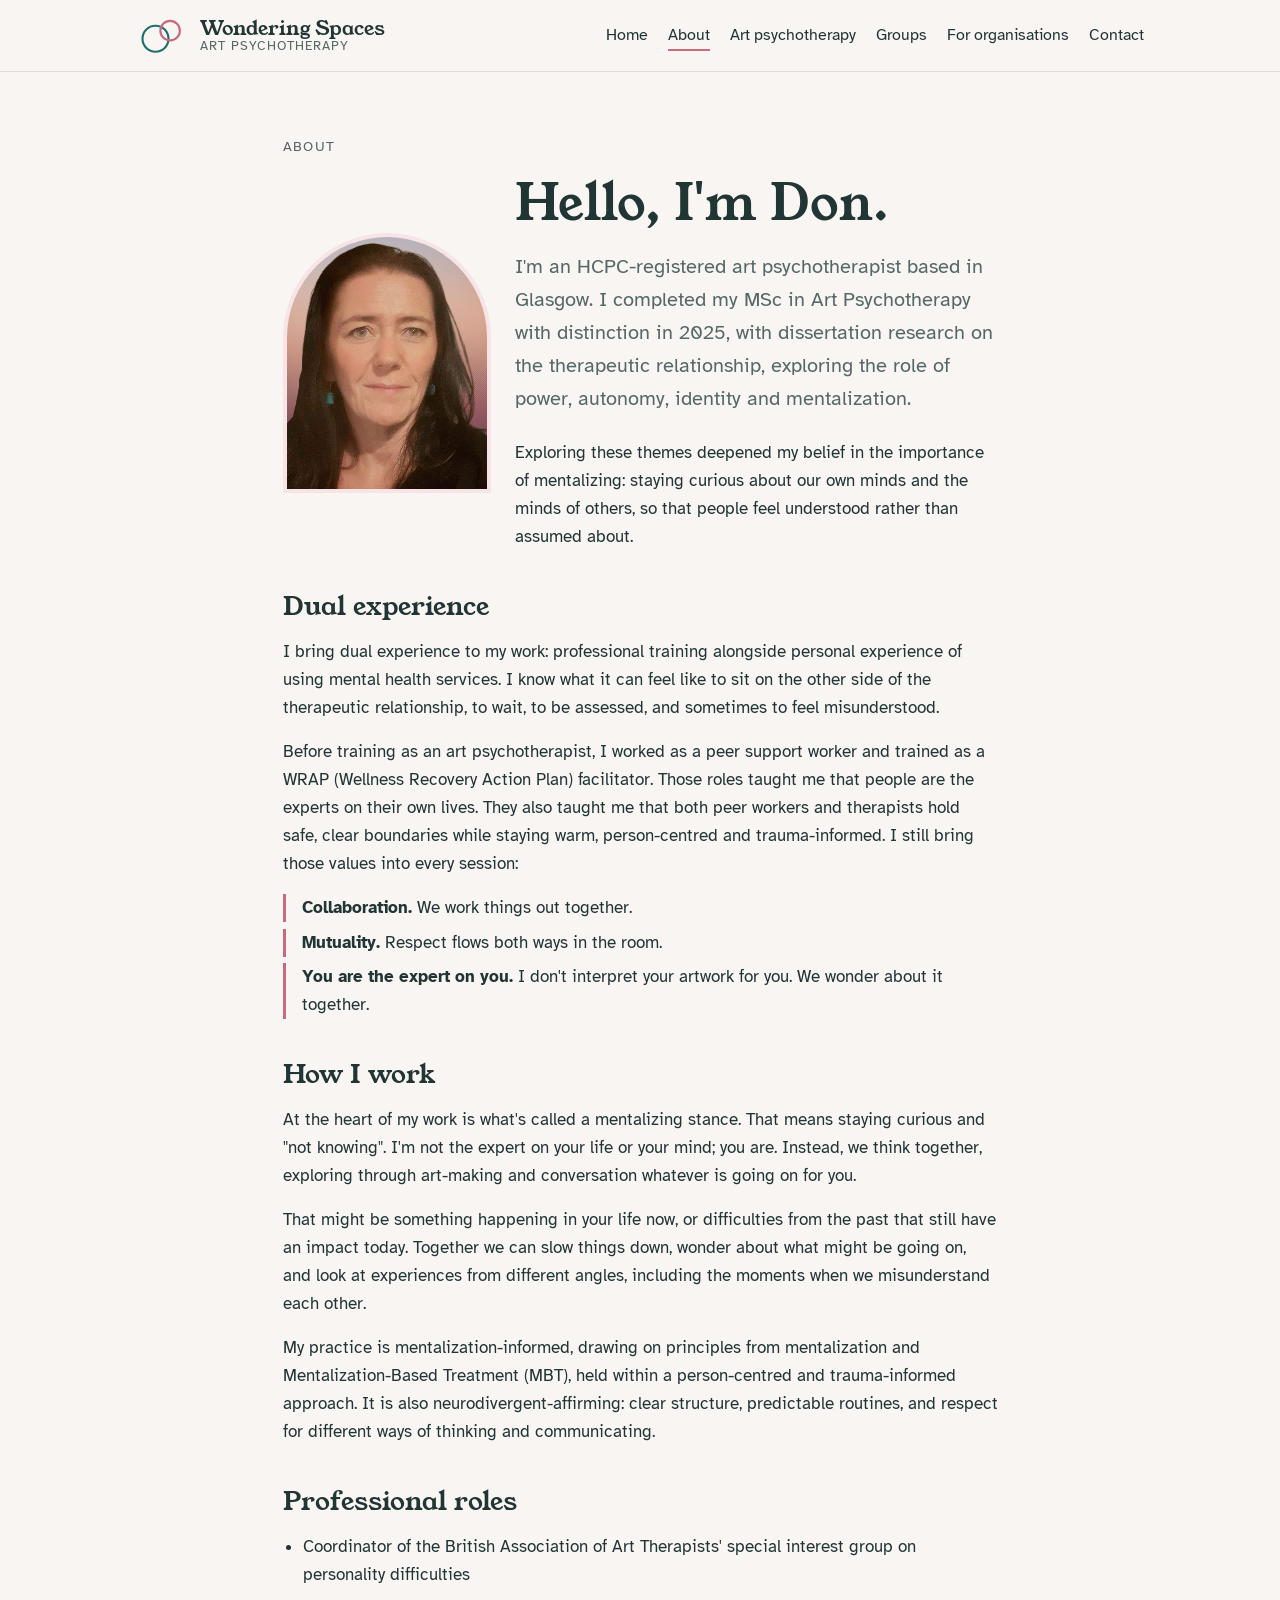
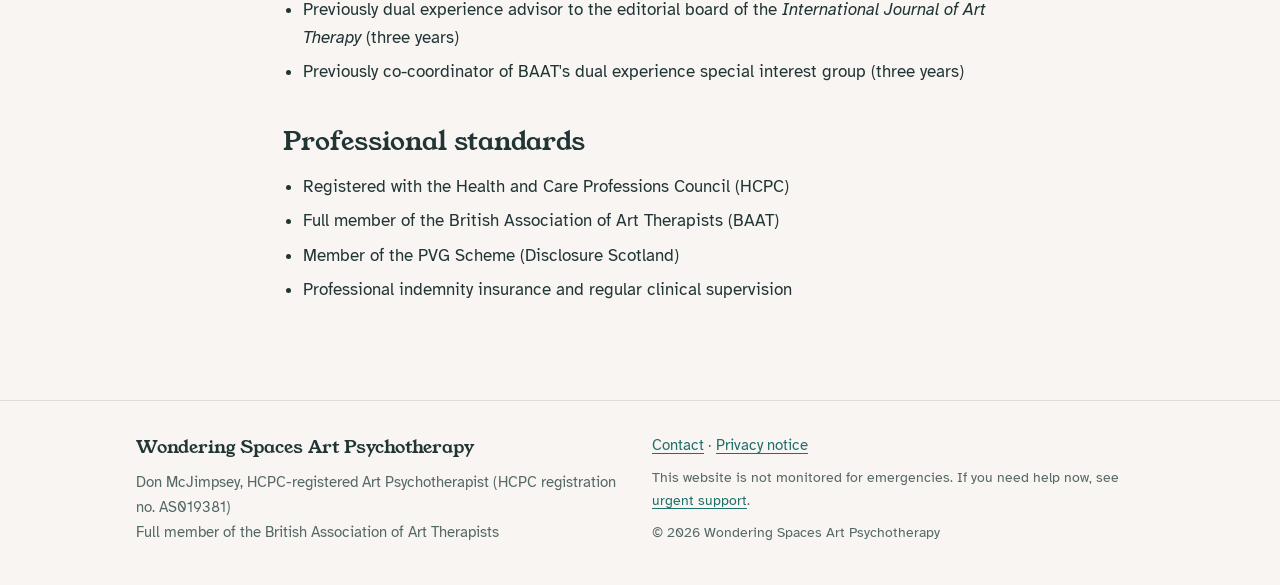
==== about.html @ 34ee5b7b "Add files via upload" ====
<!DOCTYPE html>
<html lang="en-GB">
<head>
<meta charset="utf-8">
<meta name="viewport" content="width=device-width, initial-scale=1">
<title>About Don | Wondering Spaces</title>
<meta name="description" content="About Don, HCPC-registered art psychotherapist in Glasgow, bringing dual experience to her practice.">
<link rel="stylesheet" href="style.css">
</head>
<body>
<a class="skip" href="#main">Skip to content</a>
<header class="site-header">
  <div class="wrap header-inner">
    <a class="brand" href="index.html"><svg class="mark" viewBox="0 0 64 48" aria-hidden="true" focusable="false">
<circle cx="24" cy="28" r="16" class="mark-a" fill="none" stroke-width="2.6"/>
<circle cx="42" cy="18" r="12" class="mark-b" fill="none" stroke-width="2.6"/></svg><span>Wondering Spaces<small>Art Psychotherapy</small></span></a>
    <nav aria-label="Main"><ul>
<li><a href="index.html">Home</a></li>
<li><a href="about.html" aria-current="page">About</a></li>
<li><a href="art-psychotherapy.html">Art psychotherapy</a></li>
<li><a href="groups.html">Groups</a></li>
<li><a href="organisations.html">For organisations</a></li>
<li><a href="contact.html">Contact</a></li>
    </ul></nav>
  </div>
</header>
<main id="main">
<section class="wrap section prose">
  <p class="eyebrow">About</p>
  <div class="about-intro">
    <figure class="portrait"><img src="images/portrait.jpg" alt="Don McJimpsey, art psychotherapist, with long dark hair and teal earrings"></figure>
    <div class="about-text">
      <h1>Hello, I'm Don.</h1>
      <p class="lede">I'm an HCPC-registered art psychotherapist based in Glasgow. I completed my MSc in Art Psychotherapy with distinction in 2025, with dissertation research on the therapeutic relationship, exploring the role of power, autonomy, identity and mentalization.</p>
      <p>Exploring these themes deepened my belief in the importance of mentalizing: staying curious about our own minds and the minds of others, so that people feel understood rather than assumed about.</p>
    </div>
  </div>

  <h2>Dual experience</h2>
  <p>I bring dual experience to my work: professional training alongside personal experience of using mental health services. I know what it can feel like to sit on the other side of the therapeutic relationship, to wait, to be assessed, and sometimes to feel misunderstood.</p>
  <p>Before training as an art psychotherapist, I worked as a peer support worker and trained as a WRAP (Wellness Recovery Action Plan) facilitator. Those roles taught me that people are the experts on their own lives. They also taught me that both peer workers and therapists hold safe, clear boundaries while staying warm, person-centred and trauma-informed. I still bring those values into every session:</p>
  <ul class="values">
    <li><strong>Collaboration.</strong> We work things out together.</li>
    <li><strong>Mutuality.</strong> Respect flows both ways in the room.</li>
    <li><strong>You are the expert on you.</strong> I don't interpret your artwork for you. We wonder about it together.</li>
  </ul>

  <h2>How I work</h2>
  <p>At the heart of my work is what's called a mentalizing stance. That means staying curious and "not knowing". I'm not the expert on your life or your mind; you are. Instead, we think together, exploring through art-making and conversation whatever is going on for you.</p>
  <p>That might be something happening in your life now, or difficulties from the past that still have an impact today. Together we can slow things down, wonder about what might be going on, and look at experiences from different angles, including the moments when we misunderstand each other.</p>
  <p>My practice is mentalization-informed, drawing on principles from mentalization and Mentalization-Based Treatment (MBT), held within a person-centred and trauma-informed approach. It is also neurodivergent-affirming: clear structure, predictable routines, and respect for different ways of thinking and communicating.</p>

  <h2>Professional roles</h2>
  <ul>
    <li>Coordinator of the British Association of Art Therapists' special interest group on personality difficulties</li>
    <li>Previously dual experience advisor to the editorial board of the <em>International Journal of Art Therapy</em> (three years)</li>
    <li>Previously co-coordinator of BAAT's dual experience special interest group (three years)</li>
  </ul>

  <h2>Professional standards</h2>
  <ul>
    <li>Registered with the Health and Care Professions Council (HCPC)</li>
    <li>Full member of the British Association of Art Therapists (BAAT)</li>
    <li>Member of the PVG Scheme (Disclosure Scotland)</li>
    <li>Professional indemnity insurance and regular clinical supervision</li>
  </ul>
</section>

</main>
<footer class="site-footer">
  <div class="wrap footer-inner">
    <div>
      <p class="footer-name">Wondering Spaces Art Psychotherapy</p>
      <p>Don McJimpsey, HCPC-registered Art Psychotherapist (HCPC registration no. AS019381)<br>Full member of the British Association of Art Therapists</p>
    </div>
    <div>
      <p><a href="contact.html">Contact</a> · <a href="privacy.html">Privacy notice</a></p>
      <p class="small">This website is not monitored for emergencies. If you need help now, see <a href="contact.html#urgent">urgent support</a>.</p>
      <p class="small">© 2026 Wondering Spaces Art Psychotherapy</p>
    </div>
  </div>
</footer>
</body>
</html>
---- style.css ----
/* Wondering Spaces Art Psychotherapy
   Layout: calm single column for reading, with a soft "studio wall" band;
   two overlapping circles (you, the other, and the image between) as the mark. */

/* Fonts stored with the site (SIL Open Font License) */
@font-face { font-family: "Young Serif"; src: url("fonts/young-serif-latin-400-normal.woff2") format("woff2"); font-weight: 400; font-style: normal; font-display: swap; }
@font-face { font-family: "Atkinson Hyperlegible"; src: url("fonts/atkinson-hyperlegible-latin-400-normal.woff2") format("woff2"); font-weight: 400; font-style: normal; font-display: swap; }
@font-face { font-family: "Atkinson Hyperlegible"; src: url("fonts/atkinson-hyperlegible-latin-400-italic.woff2") format("woff2"); font-weight: 400; font-style: italic; font-display: swap; }
@font-face { font-family: "Atkinson Hyperlegible"; src: url("fonts/atkinson-hyperlegible-latin-700-normal.woff2") format("woff2"); font-weight: 700; font-style: normal; font-display: swap; }

:root {
  --paper: #f8f5f3;        /* warm off-white with a hint of rose */
  --surface: #ffffff;
  --ink: #213535;          /* deep jade-black */
  --muted: #546865;
  --line: #e3d9d6;
  --accent: #1f6f6a;       /* jade/teal */
  --wash: #e6f1ec;         /* soft jade wash for the band */
  --overlap: #c96b7e;      /* warm rose: the shared space between */
  --blush: #f7e4e6;

  --display: "Young Serif", Georgia, "Times New Roman", serif;
  --body: "Atkinson Hyperlegible", "Segoe UI", system-ui, sans-serif;

  --step-0: 1.0625rem;
  --step-1: 1.25rem;
  --step-2: 1.6rem;
  --step-3: clamp(2rem, 1.4rem + 2.6vw, 3.1rem);
  --measure: 65ch;
  --gutter: clamp(16px, 4vw, 40px);
  color-scheme: light;
}

@media (prefers-color-scheme: dark) {
  :root {
    --paper: #151d1c;
    --surface: #1d2827;
    --ink: #ebf1ee;
    --muted: #adc0bb;
    --line: #34413f;
    --accent: #7cc7bd;
    --wash: #1a2b28;
    --overlap: #e391a2;
    --blush: #2b1f22;
    color-scheme: dark;
  }
}

*, *::before, *::after { box-sizing: border-box; }

html { -webkit-text-size-adjust: 100%; }

body {
  margin: 0;
  background: var(--paper);
  color: var(--ink);
  font-family: var(--body);
  font-size: var(--step-0);
  line-height: 1.65;
}

img { max-width: 100%; height: auto; }

a { color: var(--accent); text-underline-offset: 3px; text-decoration-thickness: 1px; }
a:hover { text-decoration-thickness: 2px; }
:focus-visible { outline: 3px solid var(--overlap); outline-offset: 3px; border-radius: 2px; }

h1, h2, h3 {
  font-family: var(--display);
  font-weight: 400;
  line-height: 1.2;
  text-wrap: balance;
  margin: 0;
}
h1 { font-size: var(--step-3); }
h2 { font-size: var(--step-2); }
h3 { font-size: var(--step-1); }

.wrap {
  width: 100%;
  max-width: 68rem;
  margin-inline: auto;
  padding-inline: var(--gutter);
}

.skip {
  position: absolute; left: -999px; top: 0;
  background: var(--ink); color: var(--paper); padding: 0.5rem 1rem;
}
.skip:focus { left: 1rem; top: 1rem; z-index: 10; }

/* Header */
.site-header { border-bottom: 1px solid var(--line); background: var(--paper); }
.header-inner {
  display: flex; flex-wrap: wrap; align-items: center;
  justify-content: space-between; gap: 0.75rem 2rem;
  padding-block: 1rem;
}
.brand {
  display: flex; align-items: center; gap: 0.75rem;
  color: var(--ink); text-decoration: none;
  font-family: var(--display); font-size: 1.25rem; line-height: 1.1;
}
.brand small {
  display: block; font-family: var(--body); font-size: 0.8rem;
  letter-spacing: 0.08em; text-transform: uppercase; color: var(--muted);
}
.mark { width: 52px; height: auto; color: var(--accent); flex: none; }
.mark-fill { fill: var(--overlap); }

nav ul {
  list-style: none; margin: 0; padding: 0;
  display: flex; flex-wrap: wrap; gap: 0.25rem 1.25rem;
}
nav a {
  color: var(--ink); text-decoration: none; font-size: 0.98rem;
  padding-block: 0.25rem; border-bottom: 2px solid transparent;
}
nav a:hover { border-bottom-color: var(--line); }
nav a[aria-current="page"] { border-bottom-color: var(--overlap); }

/* Hero */
.hero { padding-block: clamp(3rem, 8vw, 6rem) clamp(2.5rem, 6vw, 4rem); }
.hero-inner { display: grid; gap: 1.25rem; }
.hero h1 { font-size: clamp(2.4rem, 1.6rem + 3.6vw, 4rem); max-width: 14ch; }

.eyebrow {
  margin: 0; font-size: 0.85rem; letter-spacing: 0.1em;
  text-transform: uppercase; color: var(--muted);
}
.lede { font-size: var(--step-1); color: var(--muted); max-width: 52ch; margin: 0; }

.actions { display: flex; flex-wrap: wrap; gap: 0.75rem; margin-top: 0.5rem; }
.btn {
  display: inline-block; padding: 0.7rem 1.2rem; border-radius: 999px;
  background: var(--accent); color: var(--paper); text-decoration: none;
  font-weight: 700; border: 2px solid var(--accent);
}
.btn:hover { text-decoration: none; filter: brightness(1.08); }
.btn-quiet { background: transparent; color: var(--accent); }

/* Sections */
.section { padding-block: clamp(2.5rem, 6vw, 4rem); display: grid; gap: 1.5rem; }

.grid { display: grid; gap: 1.25rem; }
.grid.three { grid-template-columns: repeat(auto-fit, minmax(min(100%, 16rem), 1fr)); }

.panel {
  background: var(--surface); border: 1px solid var(--line);
  border-radius: 10px; padding: 1.4rem;
  display: grid; gap: 0.6rem; align-content: start; min-width: 0;
}
.panel p { margin: 0; color: var(--muted); }
.panel ul { margin: 0; padding-left: 1.2rem; }

.band { background: var(--wash); border-block: 1px solid var(--line); }
.band-inner {
  padding-block: clamp(2.5rem, 6vw, 4rem);
  display: grid; gap: 2rem;
  grid-template-columns: repeat(auto-fit, minmax(min(100%, 20rem), 1fr));
  align-items: start;
}
.band-inner > div { display: grid; gap: 1rem; min-width: 0; }
.band-inner p { margin: 0; max-width: var(--measure); }

.creds { list-style: none; margin: 0; padding: 0; display: grid; gap: 0.6rem; }
.creds li {
  padding: 0.75rem 1rem; background: var(--surface);
  border: 1px solid var(--line); border-radius: 8px;
}

/* Long-form pages */
.prose { max-width: calc(var(--measure) + 2 * var(--gutter)); gap: 1rem; }
.prose > p, .prose li { max-width: var(--measure); }
.prose p { margin: 0; }
.prose h2 { margin-top: 1.5rem; }
.prose ul, .prose ol { margin: 0; padding-left: 1.3rem; display: grid; gap: 0.4rem; }
.prose .lede { margin-bottom: 0.5rem; }

.cols { columns: 2 16rem; column-gap: 2rem; display: block !important; }
.cols li { break-inside: avoid; margin-bottom: 0.4rem; }

.values { list-style: none; padding-left: 0 !important; }
.values li { padding-left: 1rem; border-left: 3px solid var(--overlap); }

.tag {
  justify-self: start; font-size: 0.85rem; letter-spacing: 0.06em;
  text-transform: uppercase; color: var(--accent); margin-top: -0.4rem !important;
}

.note {
  background: var(--surface); border: 1px solid var(--line);
  border-radius: 10px; padding: 1.4rem; display: grid; gap: 0.75rem;
  margin-block: 0.5rem;
}
.note h2 { margin-top: 0; font-size: var(--step-1); }
.note.urgent { border-color: var(--overlap); }

.facts { margin: 0; display: grid; border-top: 1px solid var(--line); }
.facts > div {
  display: grid; grid-template-columns: minmax(7rem, 11rem) 1fr; gap: 1rem;
  padding-block: 0.7rem; border-bottom: 1px solid var(--line);
}
.facts dt { font-weight: 700; }
.facts dd { margin: 0; min-width: 0; overflow-wrap: anywhere; }
@media (max-width: 30rem) { .facts > div { grid-template-columns: 1fr; gap: 0.2rem; } }

.split { display: grid; gap: 1.25rem; grid-template-columns: repeat(auto-fit, minmax(min(100%, 16rem), 1fr)); }

.cta-line { margin-top: 1rem !important; font-size: var(--step-1); }

/* Footer */
.site-footer { border-top: 1px solid var(--line); margin-top: 2rem; }
.footer-inner {
  padding-block: 2rem; display: grid; gap: 1.5rem;
  grid-template-columns: repeat(auto-fit, minmax(min(100%, 18rem), 1fr));
  color: var(--muted); font-size: 0.95rem;
}
.footer-inner p { margin: 0 0 0.5rem; }
.footer-name { font-family: var(--display); color: var(--ink); font-size: 1.1rem; }
.small { font-size: 0.88rem; }

@media (prefers-reduced-motion: reduce) {
  * { transition: none !important; animation: none !important; }
}

/* Art */
.hero-inner.has-art {
  grid-template-columns: repeat(auto-fit, minmax(min(100%, 22rem), 1fr));
  align-items: center; gap: clamp(1.5rem, 4vw, 3rem);
}
.hero-text { display: grid; gap: 1.25rem; min-width: 0; }
.hero-figure { margin: 0; }
.hero-figure img, .art-strip img, .page-figure img {
  display: block; width: 100%; height: auto; aspect-ratio: 4 / 3; object-fit: cover;
  border-radius: 6px; background: var(--blush);
}
.hero-figure img {
  aspect-ratio: auto; object-fit: contain; border-radius: 0;
  border: 3px solid #111111;
  box-shadow: 0 1px 2px rgb(0 0 0 / 0.08), 0 12px 32px -12px rgb(0 0 0 / 0.25);
}
figcaption { font-size: 0.88rem; color: var(--muted); margin-top: 0.5rem; }

.art-strip {
  display: grid; gap: 1rem;
  grid-template-columns: repeat(auto-fit, minmax(min(100%, 14rem), 1fr));
}
.art-strip figure { margin: 0; min-width: 0; }

.page-figure { margin: 0.5rem 0; max-width: var(--measure); }

.btn { color: #ffffff; }
@media (prefers-color-scheme: dark) { .btn { color: var(--paper); } }
.btn-quiet { color: var(--accent); }

.about-intro {
  display: grid; gap: 1.5rem; align-items: center;
  grid-template-columns: minmax(0, 13rem) minmax(0, 1fr);
}
.about-text { display: grid; gap: 1rem; min-width: 0; }
.portrait { margin: 0; }
.portrait img {
  display: block; width: 100%; height: auto; aspect-ratio: 4 / 5; object-fit: cover;
  border-radius: 999px 999px 12px 12px; background: var(--wash);
  border: 4px solid var(--blush);
}
@media (max-width: 34rem) {
  .about-intro { grid-template-columns: 1fr; }
  .portrait { max-width: 11rem; }
}

.page-figure img.whole { aspect-ratio: auto; object-fit: contain; }

/* Fine black frame on all artwork (portrait excluded) */
.art-strip img, .page-figure img {
  border: 2px solid #111111;
  border-radius: 0;
}

.benefits {
  grid-template-columns: repeat(2, minmax(0, 1fr));
  column-gap: 2rem;
}
.benefits li { max-width: none; }
.benefits .wide { grid-column: 1 / -1; }
@media (max-width: 34rem) { .benefits { grid-template-columns: 1fr; } }

.mark-a { stroke: var(--accent); }
.mark-b { stroke: var(--overlap); }

/* Portrait artwork in the hero: keep it from dominating the page */
.hero-figure { display: flex; justify-content: center; }
.hero-figure img { width: auto; max-width: 100%; max-height: 34rem; }
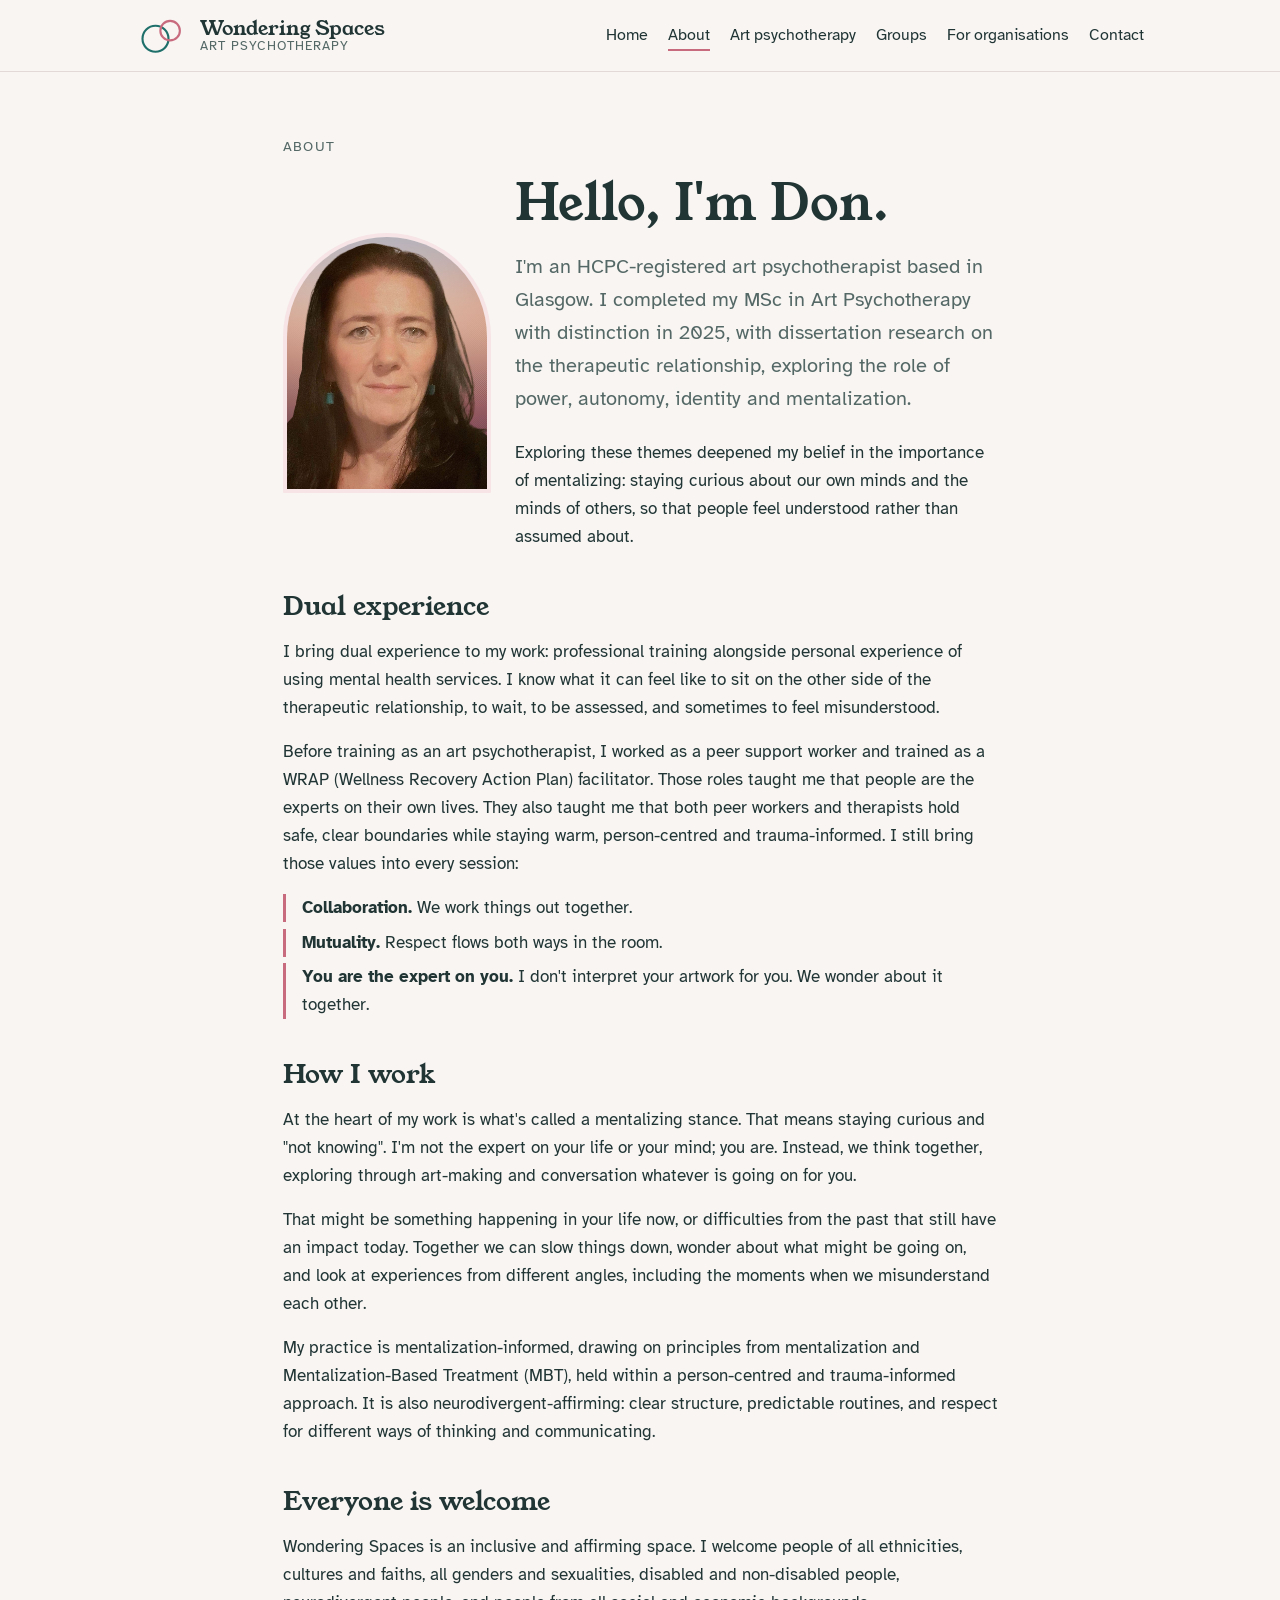
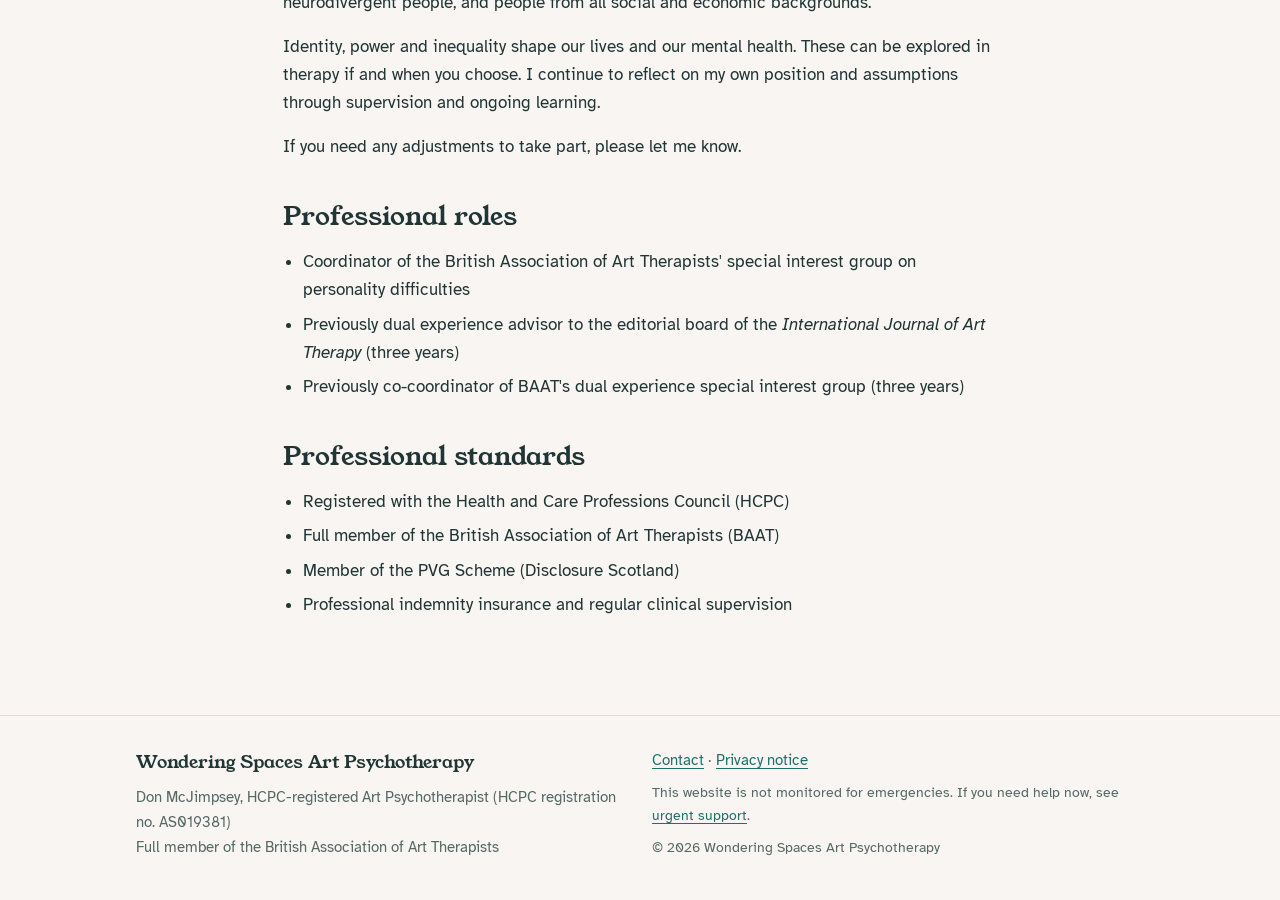
==== commit d0840213: "Add files via upload" ====
--- a/about.html
+++ b/about.html
@@ -50,6 +50,11 @@
   <p>That might be something happening in your life now, or difficulties from the past that still have an impact today. Together we can slow things down, wonder about what might be going on, and look at experiences from different angles, including the moments when we misunderstand each other.</p>
   <p>My practice is mentalization-informed, drawing on principles from mentalization and Mentalization-Based Treatment (MBT), held within a person-centred and trauma-informed approach. It is also neurodivergent-affirming: clear structure, predictable routines, and respect for different ways of thinking and communicating.</p>
 
+  <h2>Everyone is welcome</h2>
+  <p>Wondering Spaces is an inclusive and affirming space. I welcome people of all ethnicities, cultures and faiths, all genders and sexualities, disabled and non-disabled people, neurodivergent people, and people from all social and economic backgrounds.</p>
+  <p>Identity, power and inequality shape our lives and our mental health. These can be explored in therapy if and when you choose. I continue to reflect on my own position and assumptions through supervision and ongoing learning.</p>
+  <p>If you need any adjustments to take part, please let me know.</p>
+
   <h2>Professional roles</h2>
   <ul>
     <li>Coordinator of the British Association of Art Therapists' special interest group on personality difficulties</li>
--- a/style.css
+++ b/style.css
@@ -279,8 +279,7 @@
 }
 
 .benefits {
-  grid-template-columns: repeat(2, minmax(0, 1fr));
-  column-gap: 2rem;
+  grid-template-columns: 1fr;
 }
 .benefits li { max-width: none; }
 .benefits .wide { grid-column: 1 / -1; }
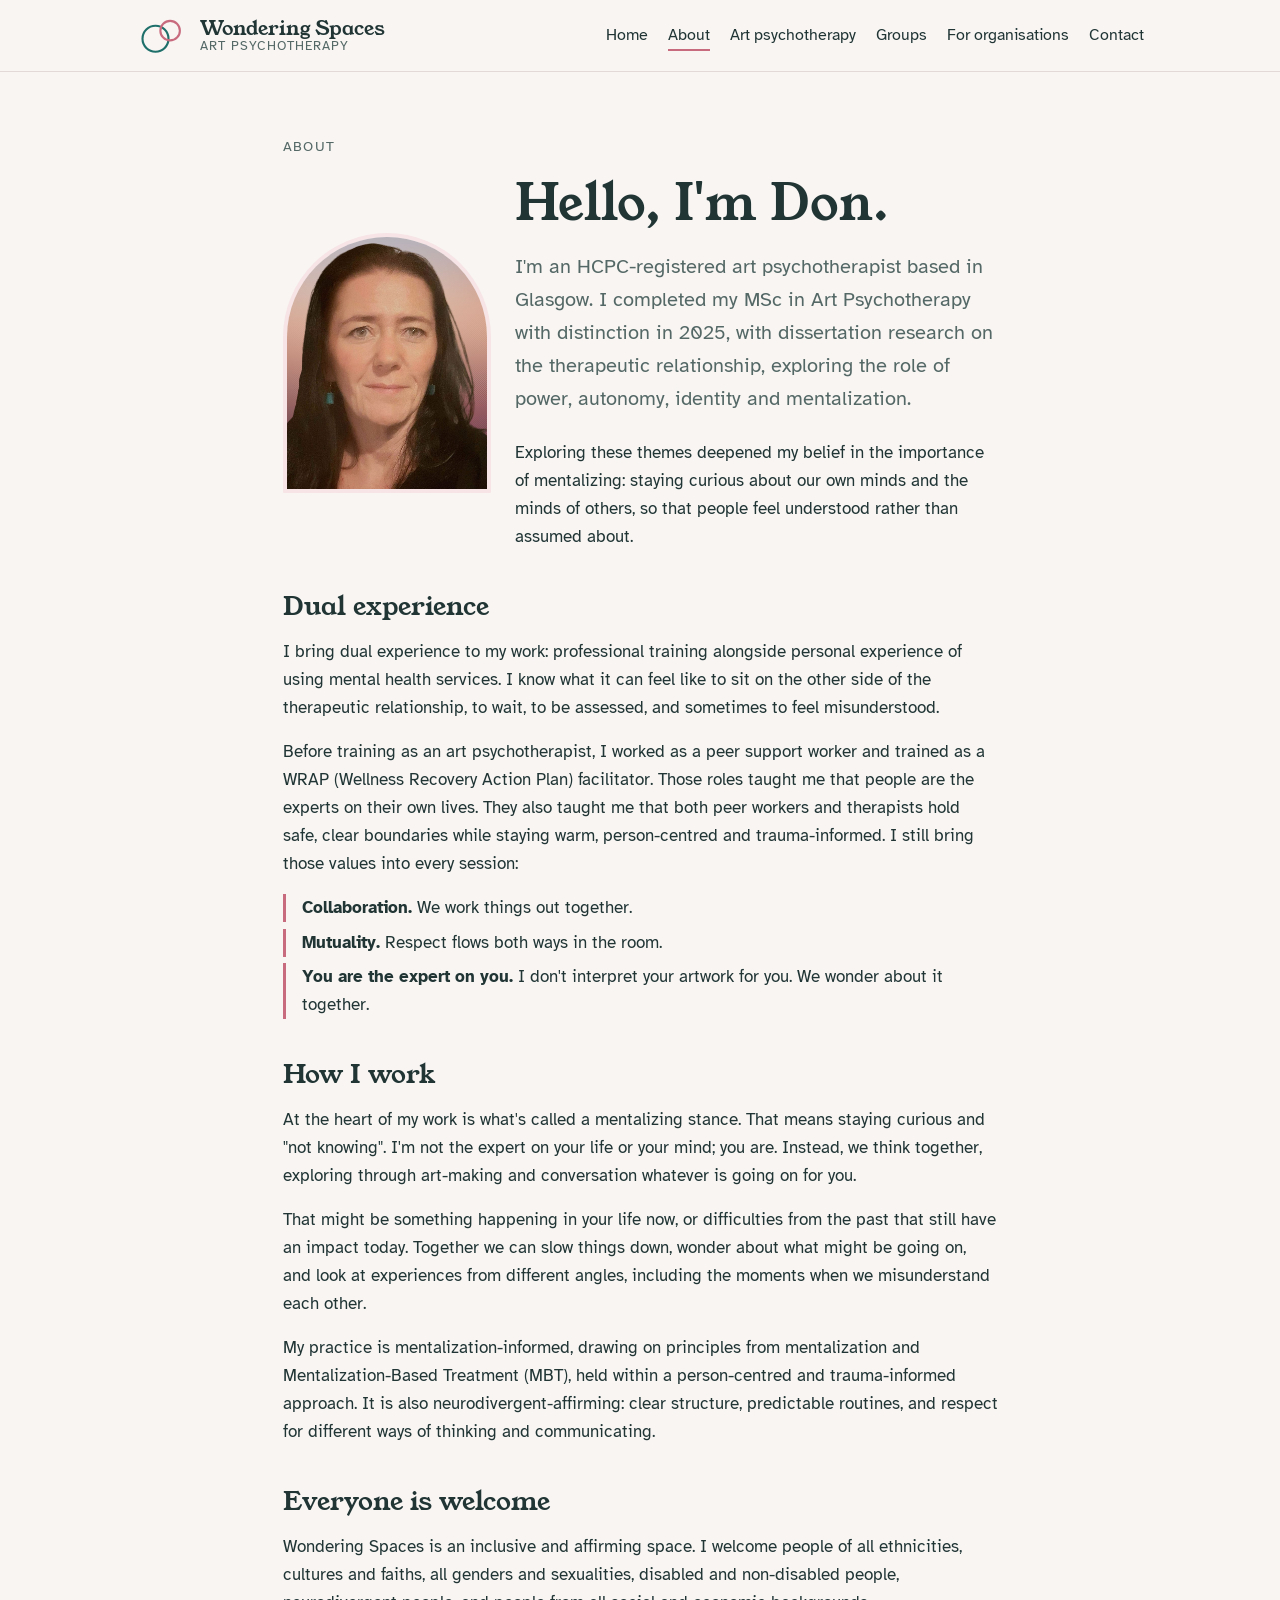
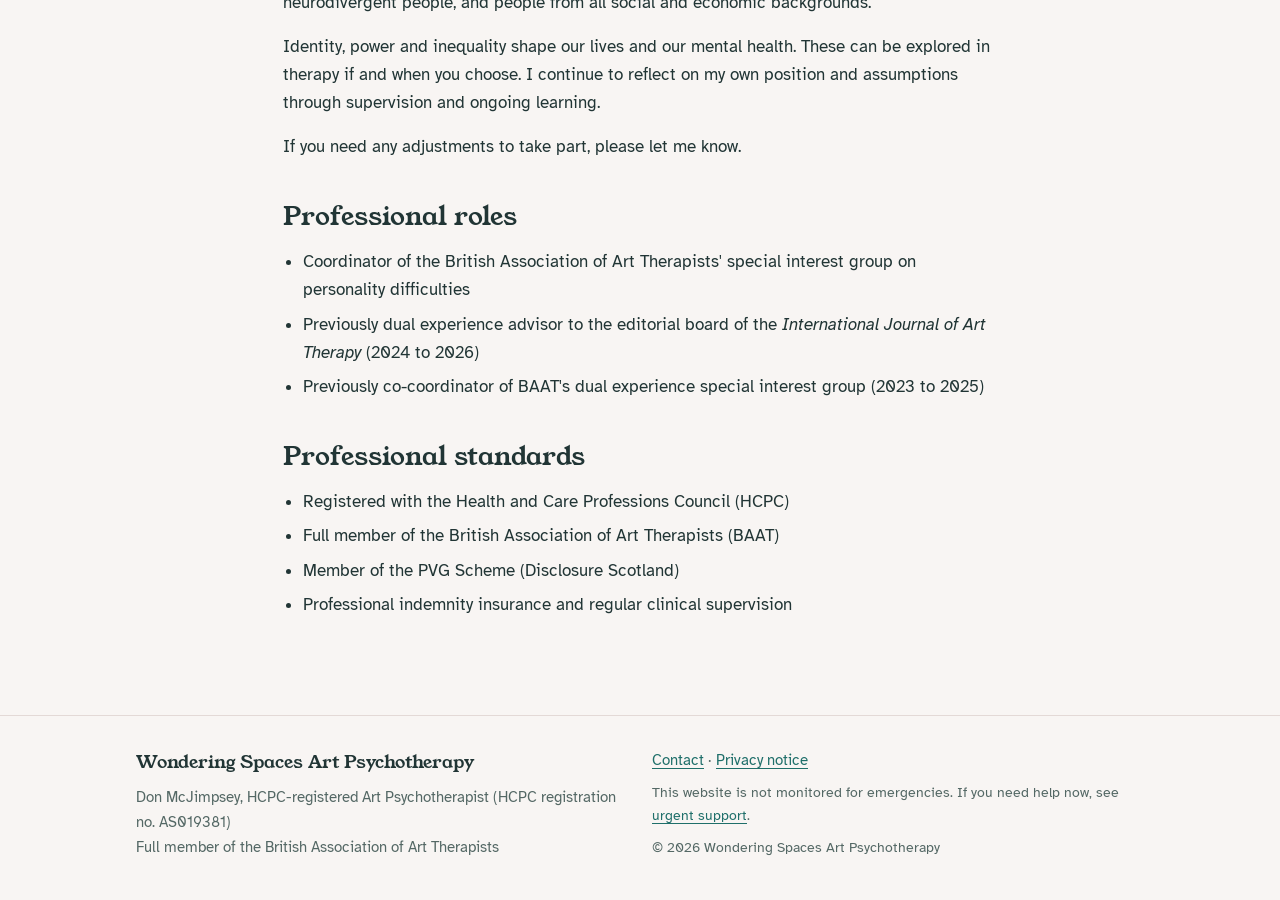
==== commit 9c81c5d3: "Add files via upload" ====
--- a/about.html
+++ b/about.html
@@ -58,8 +58,8 @@
   <h2>Professional roles</h2>
   <ul>
     <li>Coordinator of the British Association of Art Therapists' special interest group on personality difficulties</li>
-    <li>Previously dual experience advisor to the editorial board of the <em>International Journal of Art Therapy</em> (three years)</li>
-    <li>Previously co-coordinator of BAAT's dual experience special interest group (three years)</li>
+    <li>Previously dual experience advisor to the editorial board of the <em>International Journal of Art Therapy</em> (2024 to 2026)</li>
+    <li>Previously co-coordinator of BAAT's dual experience special interest group (2023 to 2025)</li>
   </ul>
 
   <h2>Professional standards</h2>
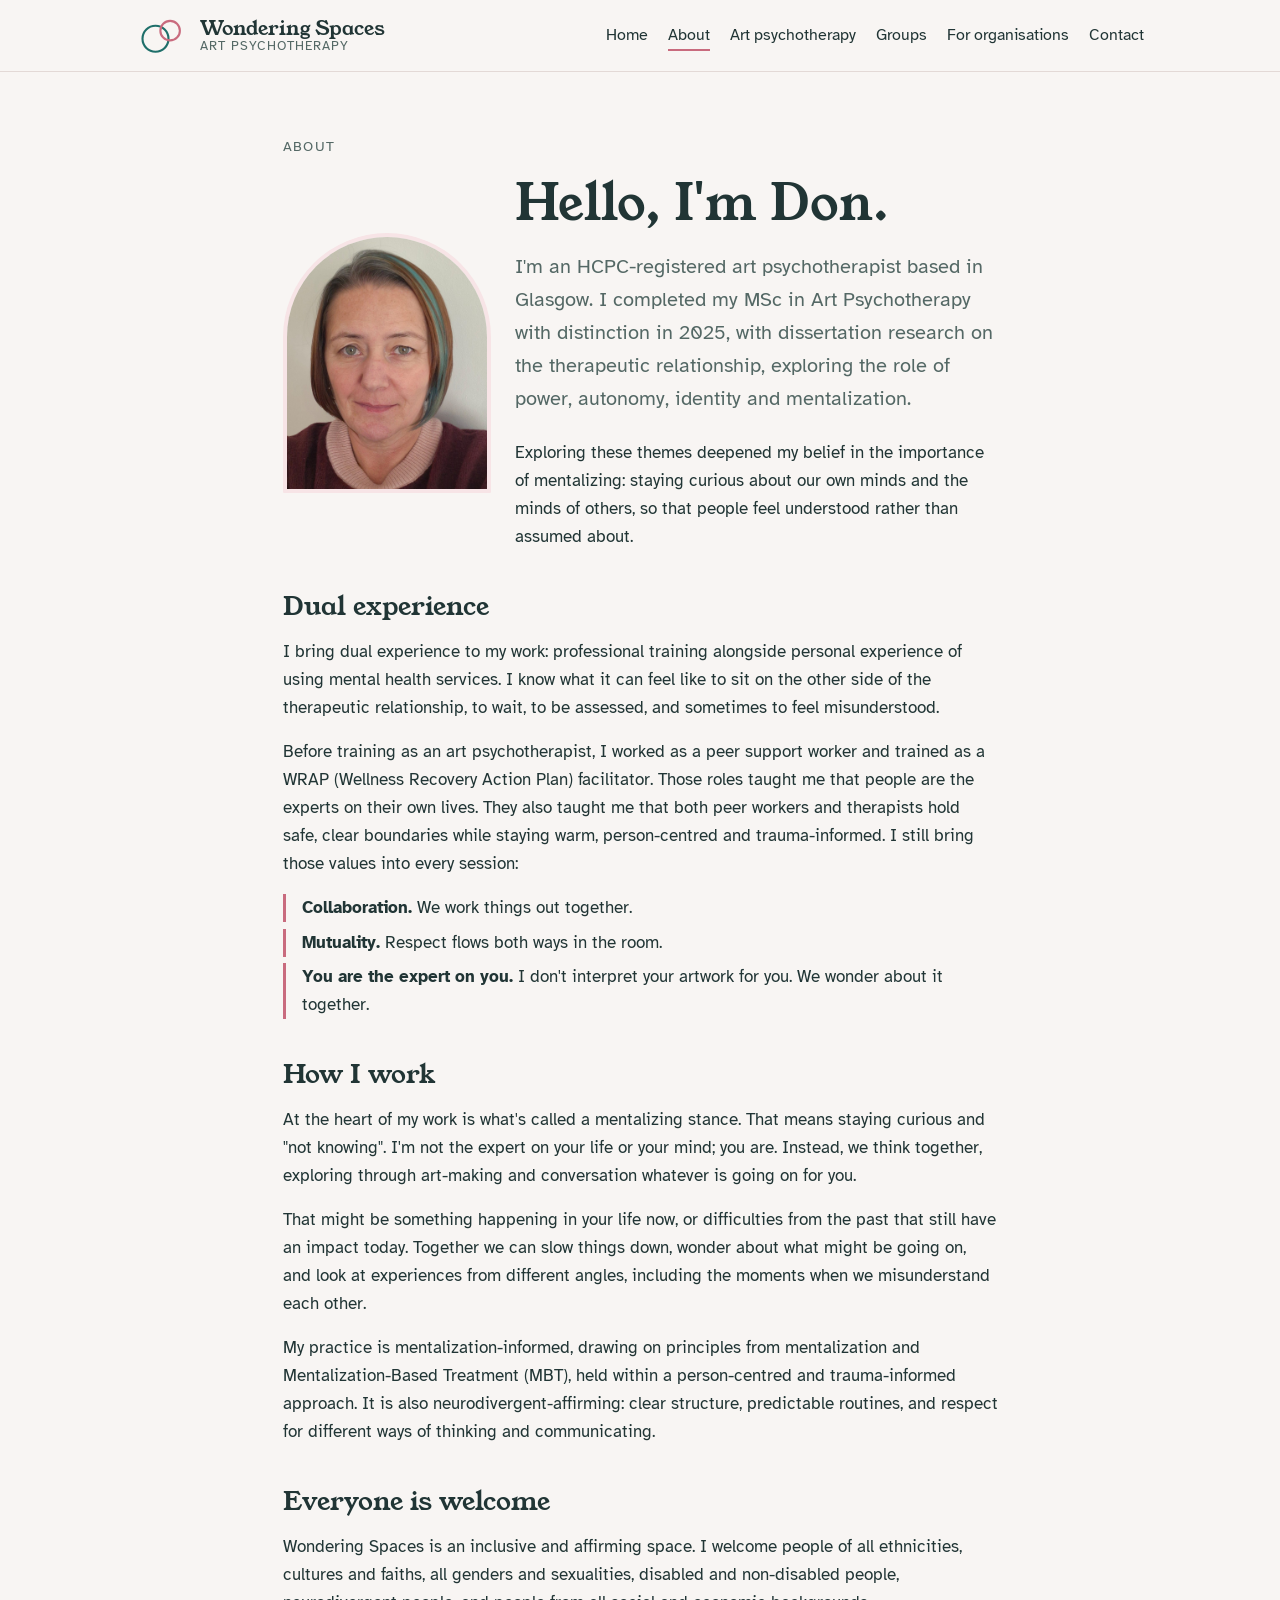
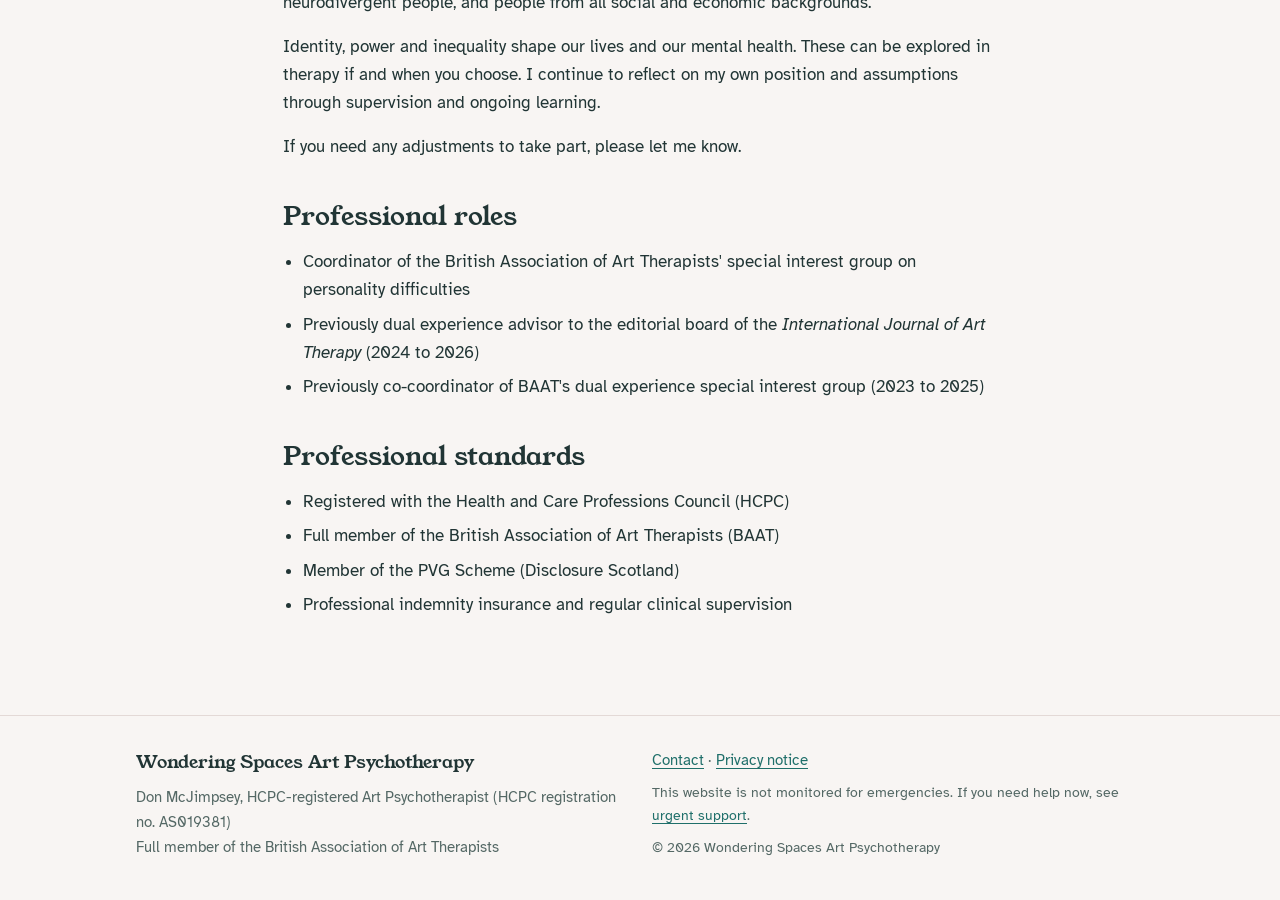
==== commit 866133d5: "Add files via upload" ====
--- a/about.html
+++ b/about.html
@@ -28,7 +28,7 @@
 <section class="wrap section prose">
   <p class="eyebrow">About</p>
   <div class="about-intro">
-    <figure class="portrait"><img src="images/portrait.jpg" alt="Don McJimpsey, art psychotherapist, with long dark hair and teal earrings"></figure>
+    <figure class="portrait"><img src="images/portrait.jpg" alt="Don McJimpsey, art psychotherapist, with a chin-length bob and a teal streak in her hair"></figure>
     <div class="about-text">
       <h1>Hello, I'm Don.</h1>
       <p class="lede">I'm an HCPC-registered art psychotherapist based in Glasgow. I completed my MSc in Art Psychotherapy with distinction in 2025, with dissertation research on the therapeutic relationship, exploring the role of power, autonomy, identity and mentalization.</p>
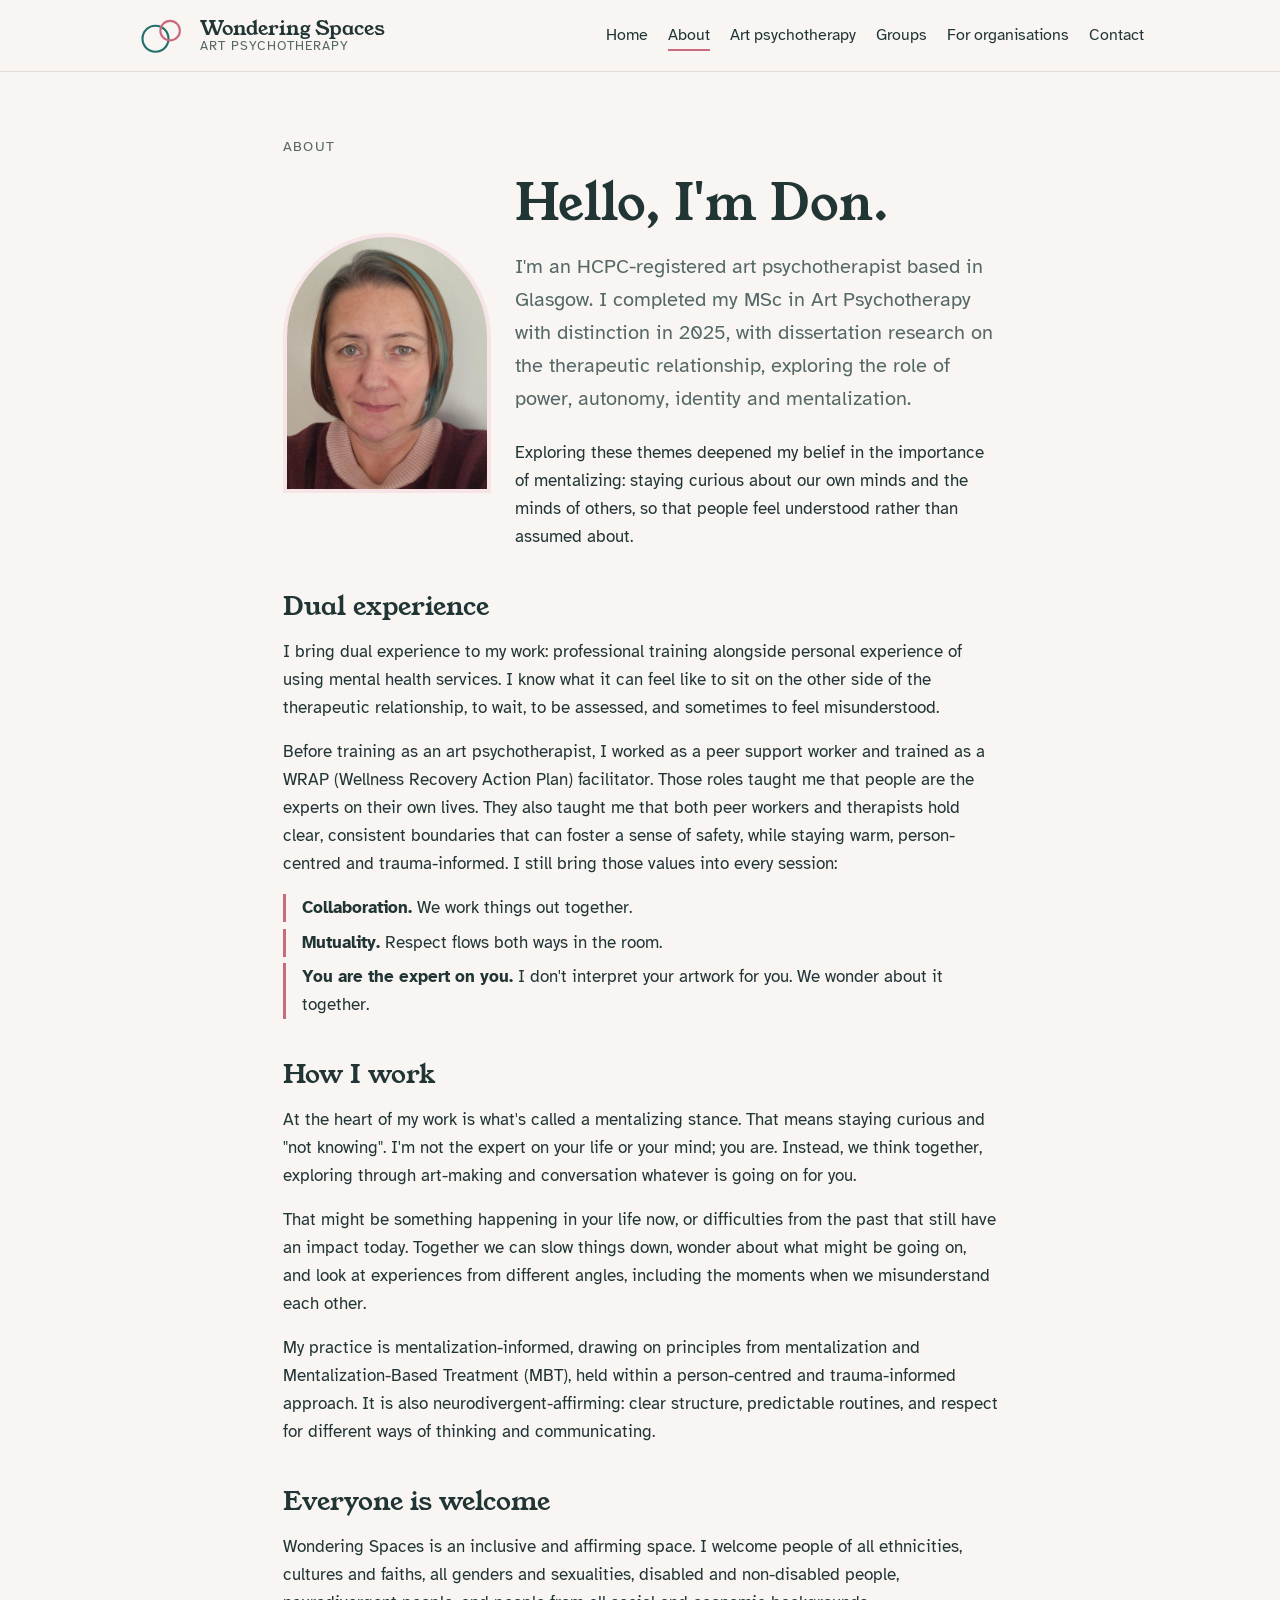
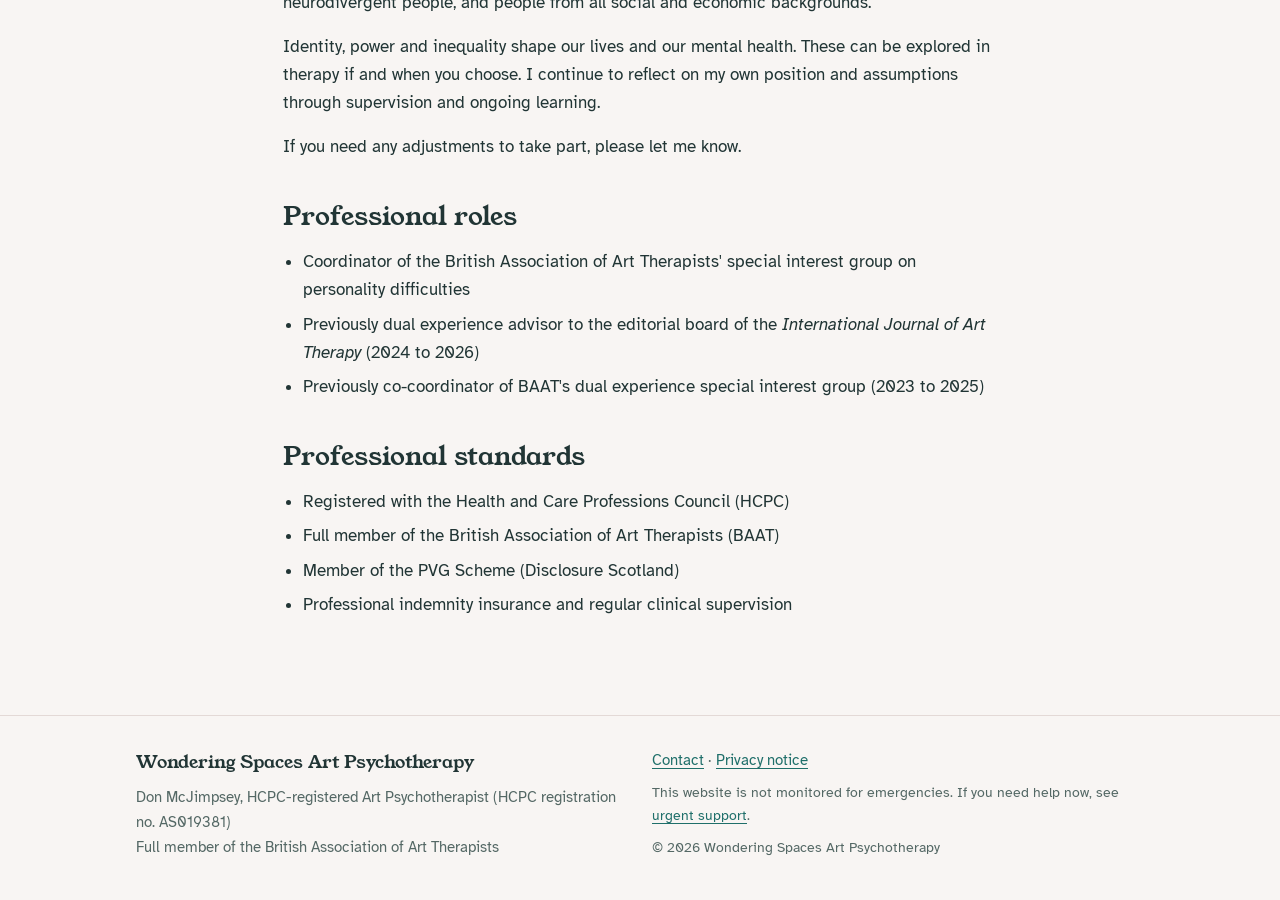
==== commit 1ecbfe3e: "Add files via upload" ====
--- a/about.html
+++ b/about.html
@@ -38,7 +38,7 @@
 
   <h2>Dual experience</h2>
   <p>I bring dual experience to my work: professional training alongside personal experience of using mental health services. I know what it can feel like to sit on the other side of the therapeutic relationship, to wait, to be assessed, and sometimes to feel misunderstood.</p>
-  <p>Before training as an art psychotherapist, I worked as a peer support worker and trained as a WRAP (Wellness Recovery Action Plan) facilitator. Those roles taught me that people are the experts on their own lives. They also taught me that both peer workers and therapists hold safe, clear boundaries while staying warm, person-centred and trauma-informed. I still bring those values into every session:</p>
+  <p>Before training as an art psychotherapist, I worked as a peer support worker and trained as a WRAP (Wellness Recovery Action Plan) facilitator. Those roles taught me that people are the experts on their own lives. They also taught me that both peer workers and therapists hold clear, consistent boundaries that can foster a sense of safety, while staying warm, person-centred and trauma-informed. I still bring those values into every session:</p>
   <ul class="values">
     <li><strong>Collaboration.</strong> We work things out together.</li>
     <li><strong>Mutuality.</strong> Respect flows both ways in the room.</li>
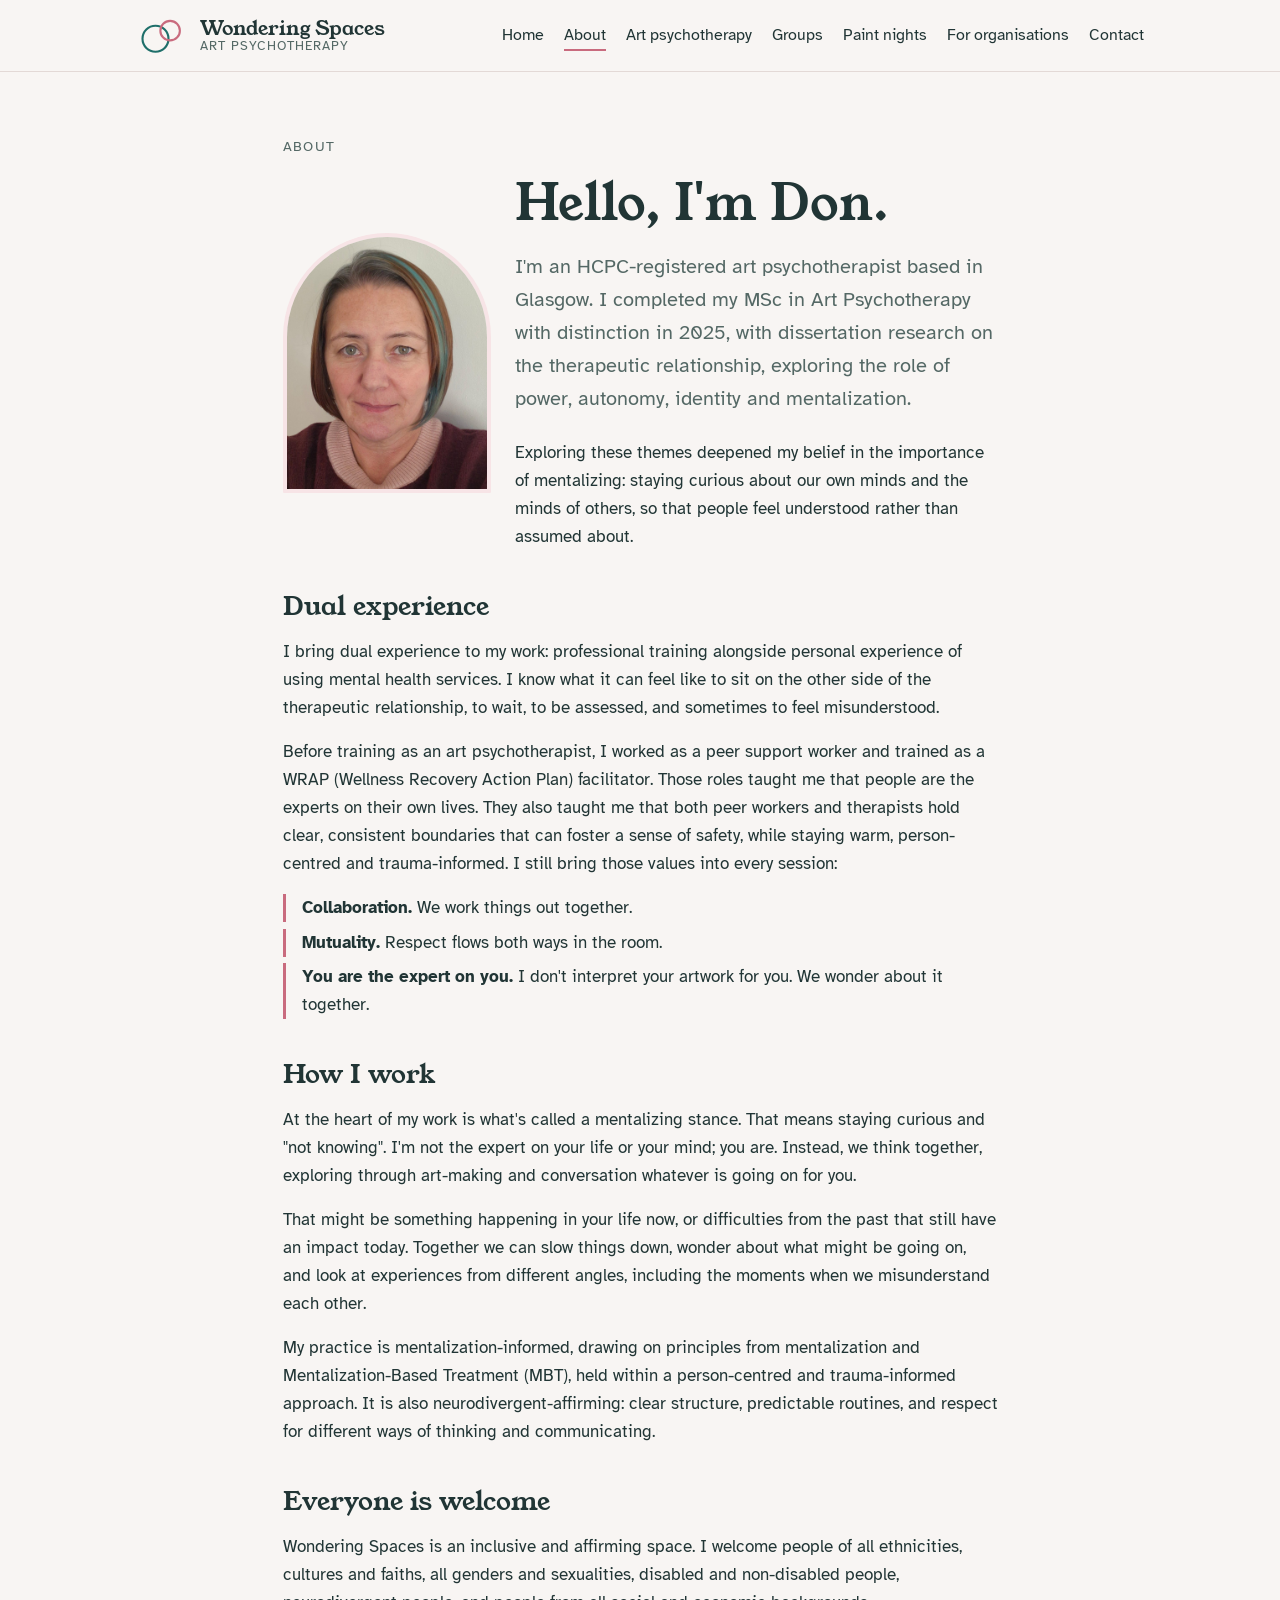
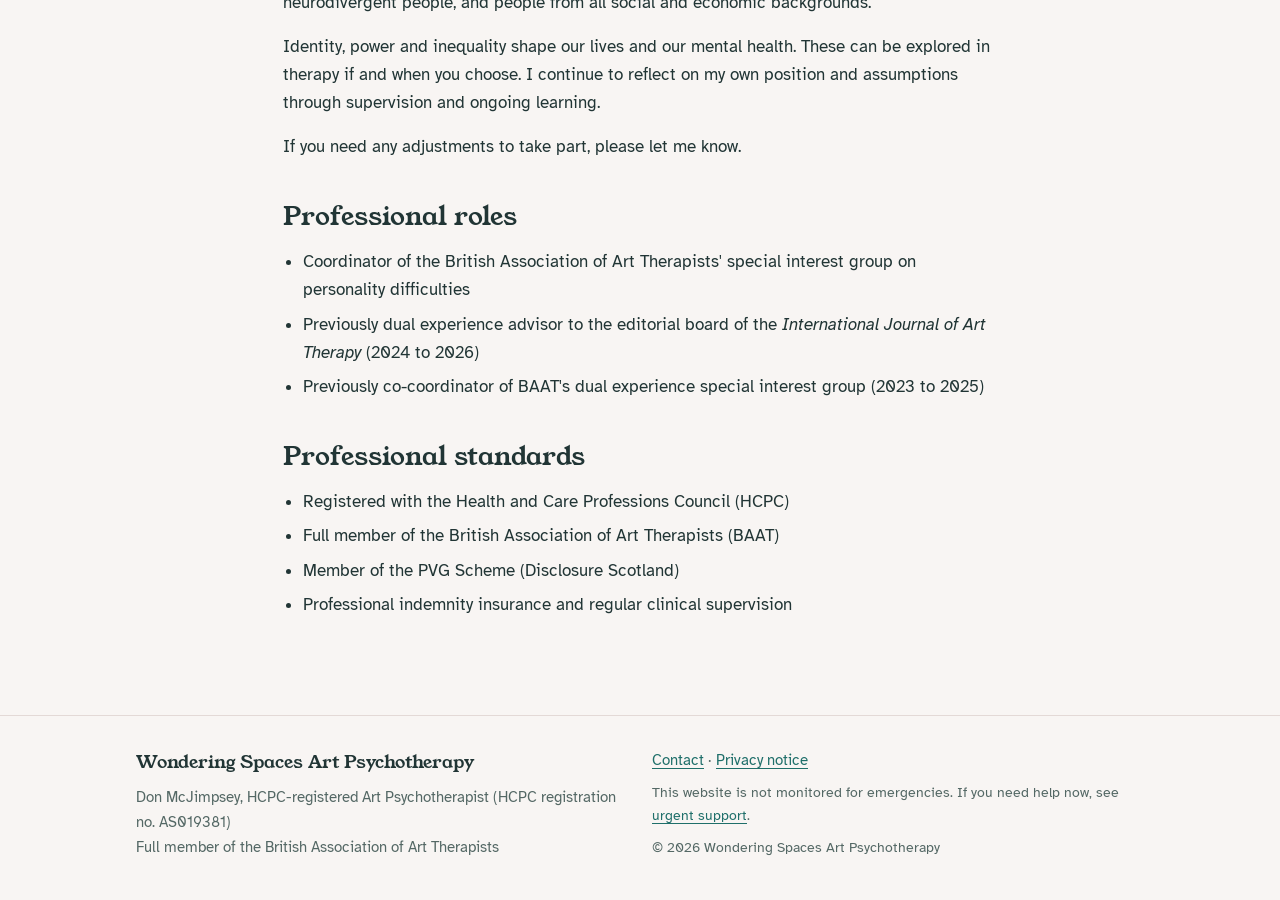
==== commit 3e981027: "Add files via upload" ====
--- a/about.html
+++ b/about.html
@@ -19,6 +19,7 @@
 <li><a href="about.html" aria-current="page">About</a></li>
 <li><a href="art-psychotherapy.html">Art psychotherapy</a></li>
 <li><a href="groups.html">Groups</a></li>
+<li><a href="paint-nights.html">Paint nights</a></li>
 <li><a href="organisations.html">For organisations</a></li>
 <li><a href="contact.html">Contact</a></li>
     </ul></nav>
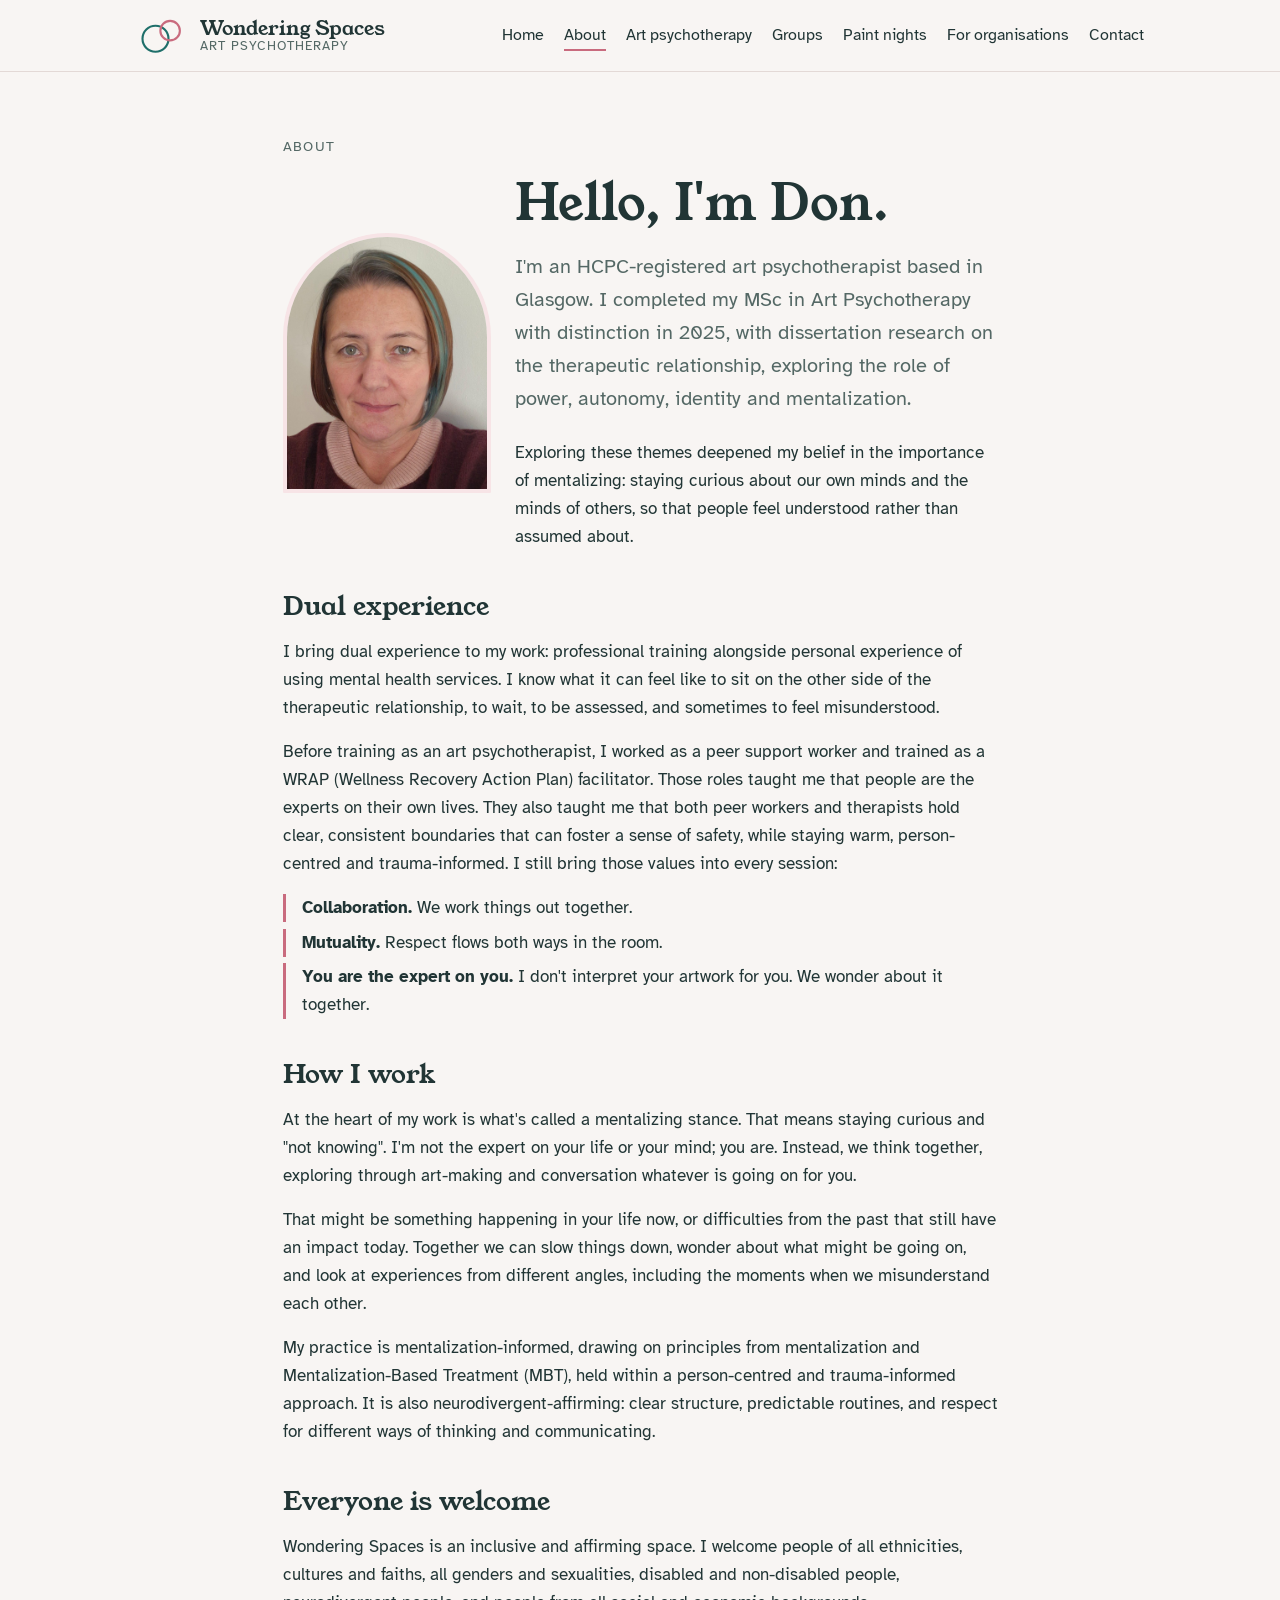
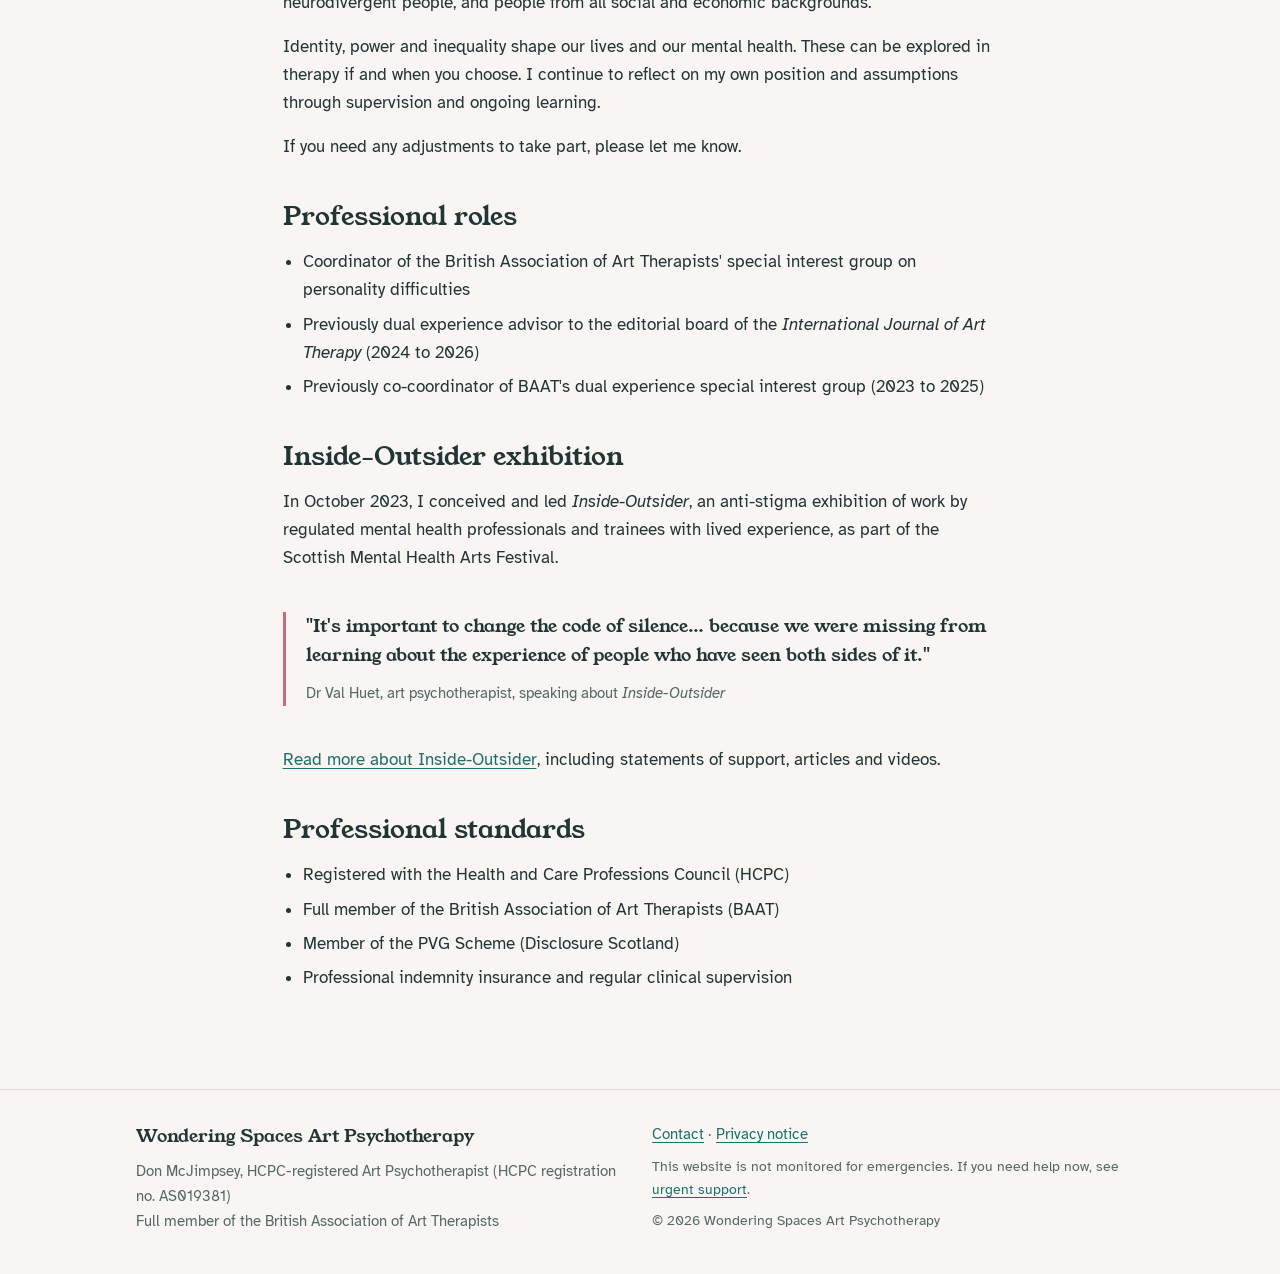
==== commit 6e149354: "Add files via upload" ====
--- a/about.html
+++ b/about.html
@@ -63,6 +63,14 @@
     <li>Previously co-coordinator of BAAT's dual experience special interest group (2023 to 2025)</li>
   </ul>
 
+  <h2>Inside-Outsider exhibition</h2>
+  <p>In October 2023, I conceived and led <em>Inside-Outsider</em>, an anti-stigma exhibition of work by regulated mental health professionals and trainees with lived experience, as part of the Scottish Mental Health Arts Festival.</p>
+  <figure class="quote">
+    <blockquote><p>"It's important to change the code of silence… because we were missing from learning about the experience of people who have seen both sides of it."</p></blockquote>
+    <figcaption>Dr Val Huet, art psychotherapist, speaking about <em>Inside-Outsider</em></figcaption>
+  </figure>
+  <p><a href="inside-outsider.html">Read more about Inside-Outsider</a>, including statements of support, articles and videos.</p>
+
   <h2>Professional standards</h2>
   <ul>
     <li>Registered with the Health and Care Professions Council (HCPC)</li>
--- a/style.css
+++ b/style.css
@@ -291,3 +291,10 @@
 /* Portrait artwork in the hero: keep it from dominating the page */
 .hero-figure { display: flex; justify-content: center; }
 .hero-figure img { width: auto; max-width: 100%; max-height: 34rem; }
+
+/* Quotes */
+.quote { margin: 1.5rem 0; padding: 0 0 0 1.25rem; border-left: 3px solid var(--overlap); }
+.quote blockquote { margin: 0; }
+.quote blockquote p { font-family: var(--display); font-size: 1.12rem; line-height: 1.6; margin: 0; }
+.quote figcaption { margin-top: 0.75rem; font-size: 0.95rem; color: var(--muted); }
+.quote blockquote p + p { margin-top: 0.9rem; }
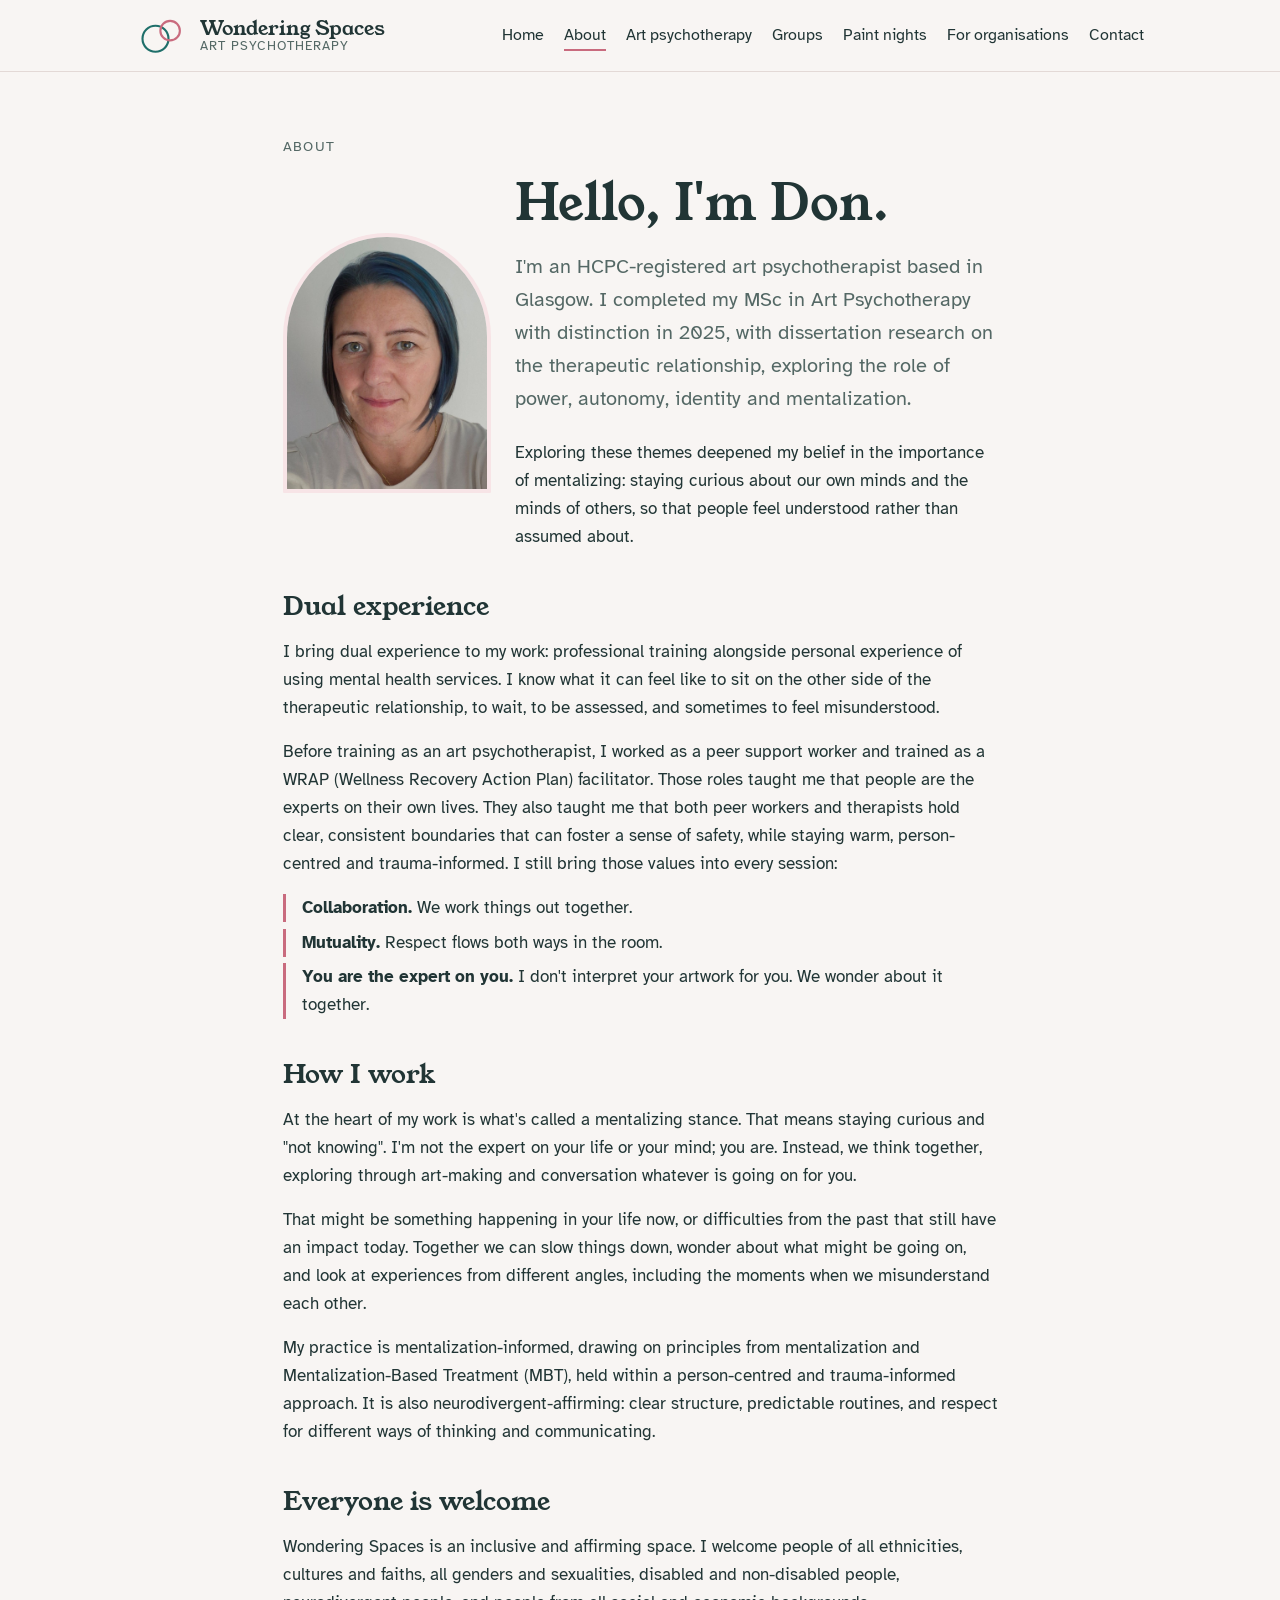
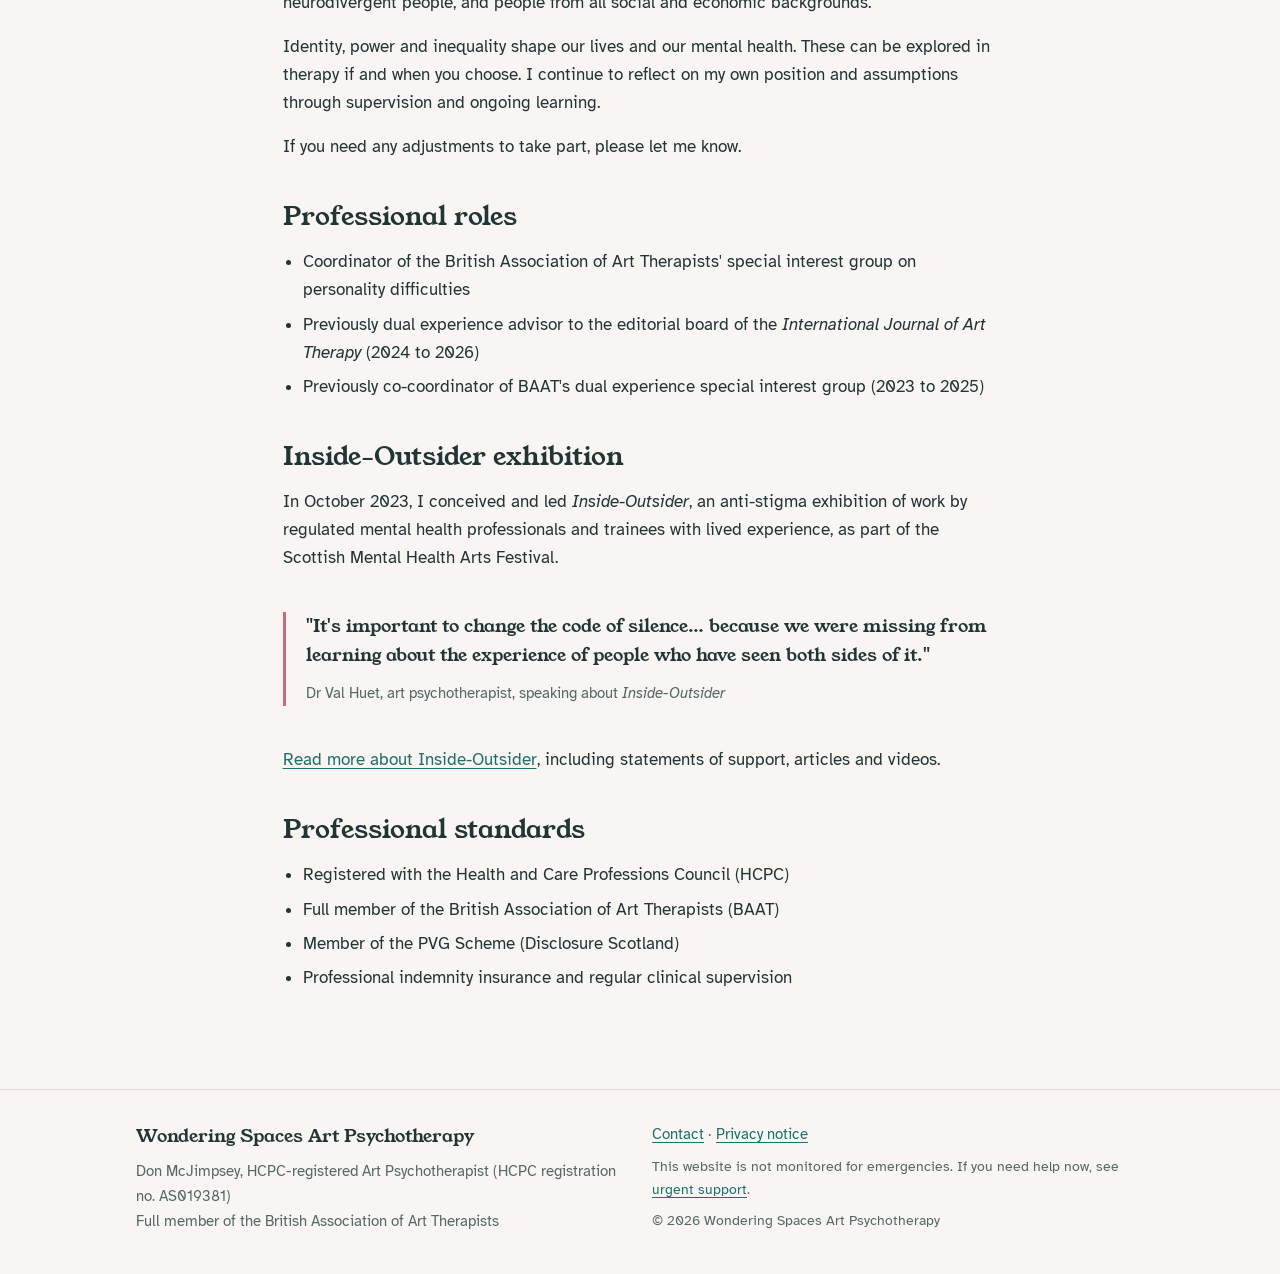
==== commit af2c49cd: "Add files via upload" ====
--- a/about.html
+++ b/about.html
@@ -29,7 +29,7 @@
 <section class="wrap section prose">
   <p class="eyebrow">About</p>
   <div class="about-intro">
-    <figure class="portrait"><img src="images/portrait.jpg" alt="Don McJimpsey, art psychotherapist, with a chin-length bob and a teal streak in her hair"></figure>
+    <figure class="portrait"><img src="images/portrait.jpg" alt="Don McJimpsey, art psychotherapist, with a chin-length blue bob"></figure>
     <div class="about-text">
       <h1>Hello, I'm Don.</h1>
       <p class="lede">I'm an HCPC-registered art psychotherapist based in Glasgow. I completed my MSc in Art Psychotherapy with distinction in 2025, with dissertation research on the therapeutic relationship, exploring the role of power, autonomy, identity and mentalization.</p>
